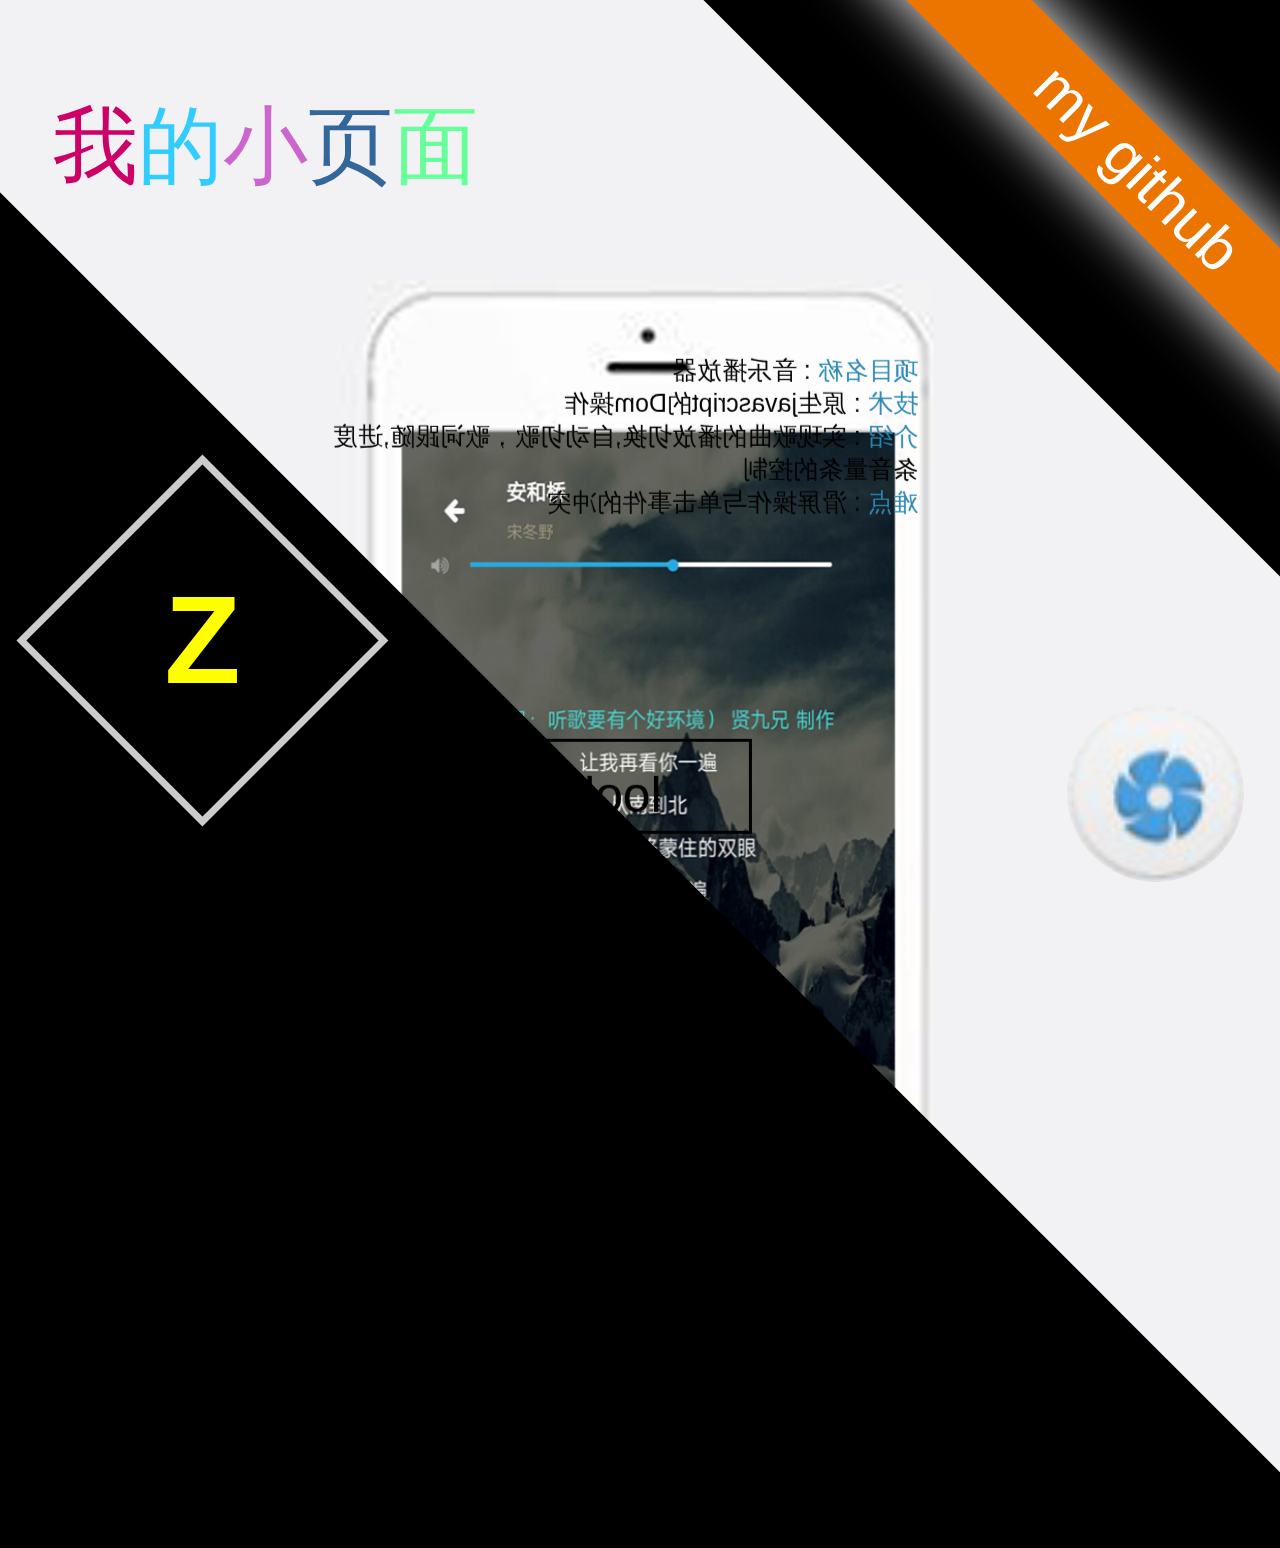
==== index.html @ 69c5c6db "web" ====
﻿<!DOCTYPE html>

<html lang="en" xmlns="http://www.w3.org/1999/xhtml">
<head>
    <meta charset="utf-8" />
    <meta name="viewport" content="width=device-width,user-scalable=no" />
    <link href="css/main.css" rel="stylesheet" />
    <script src="js/m.Tween.js"></script>
     <title></title>
    <script>
        (function () {
            setRem()
            window.addEventListener("orientation" in window ? "deviceorientation" : "resize", setRem);
            function setRem() {
                var html = document.documentElement;
                var htmlW = html.getBoundingClientRect().width;
                html.style.fontSize = htmlW / 12 + 'px';
            }
        })()

        document.addEventListener('touchstart', function (ev) {
            ev.preventDefault();
        })
    </script>
    <script src="js/main.js"></script>
</head>
<body>
     <div class="load">
         <div class="loading">
             <span>正</span>
             <span>在</span>
             <span>加</span>
             <span>载</span>
             <span>.....</span>
         </div>
         <p class="nowNum">0%</p>
     </div>
  
     <div id="box">
         <header>
               <div class="logo">
                   <span>我</span>
                   <span>的</span>
                   <span>小</span>
                   <span>页</span>
                   <span>面</span>
               </div>
               
             <span class="delta"></span>
             <a href="https://github.com/ZTGsuperman" class="github">my github</a>
           
         </header>

          <ul class="list">
             <li>
                  <p><img src="images/music.jpg"/></p>
                  <p>
                      <span class="product">
                          <span><em>项目名称</em> : 音乐播放器</span>
                          <span><em>技术</em> : 原生javascript的Dom操作</span>
                          <span><em>介绍 </em>: 实现歌曲的播放切换,自动切歌，歌词跟随,进度条音量条的控制</span>
                          <span><em>难点 </em>: 滑屏操作与单击事件的冲突</span>
                          <a href="https://ztgsuperman.github.io/mymusic/demo.html" class="link">look</a>
                      </span>
                  </p>
              </li>
              <li>
                  <p><img src="images/news.png" /></p>
                  <p>
                      <span class="product">
                          <span><em>项目名称</em> :网易新闻</span>
                          <span><em>技术</em> : 跨域请求，h5的定位功能</span>
                          <span><em>介绍 </em>:  实现全国天气的查询，定位，删减</span>
                          <span><em>难点 </em>: 滑屏操作与单击事件的冲突</span>
                          <a href="https://ztgsuperman.github.io/news/index.html" class="link">look</a>
                      </span>
                  </p>
              </li>
             <li>
                  <p class="weather">
                      <img src="images/weather1.png" class="img1" />
                      <img src="images/weather2.png" class="img2" />
                  </p>
                  <div class="weather_word">
                      <p>
                          <span><em>项目名称</em> :天气预报</span>
                          <span><em>技术</em> : 跨域请求，h5的定位功能</span>
                          <span><em>介绍 </em>:  实现全国天气的查询，定位，删减</span>
                          <span><em>难点 </em>: 滑屏操作与单击事件的冲突</span>
                          <a href="https://ztgsuperman.github.io/weather/index.html" class="link">look</a>
                      </p>
                  </div>
              </li>
          </ul>

         <footer>
             <div class="bottom">
                 <span class="delta"></span>
                 <span class="myName"><em>Z</em></span>
             </div>
            
                 <div id="menu">
                     <div id="menu_list">
                         <a href="myMessage/index.html"><img src="images/nav/prev.png" alt="" /></a>
                         <a href="more/index.html"><img src="images/nav/open.png" alt="" /></a>
                         <a href="index.html"><img src="images/nav/clos.png" alt="" /></a>
                     </div>
                     <div id="home"></div>
                 </div>
         </footer>
     </div>

</body>
</html>
---- css/main.css ----
* {
  margin: 0;
  padding: 0;
}
input,
textarea {
  margin: 0;
  padding: 0;
  border: none;
  outline: none;
}
textarea {
  resize: none;
  overflow: auto;
}
em {
  font-style: normal;
}
img {
  border: 0;
  margin: 0;
  padding: 0;
}
span {
  margin: 0;
  padding: 0;
}
ul,
ol {
  margin: 0;
  padding: 0;
  list-style: none;
}
h1,
p,
h2,
h4,
h3,
h5,
p,
input,
label {
  margin: 0;
  padding: 0;
  font-weight: normal;
}
a,
input {
  -webkit-tap-highlight-color: rgba(255, 0, 0, 0);
  text-decoration: none;
}
img {
  border: none;
  vertical-align: top;
  margin: 0;
  padding: 0;
}
html {
  height: 100%;
  position: relative;
}
body {
  height: 100%;
  margin: 0;
  position: relative;
  background: #f2f2f4;
  background-size: -cover;
  font-family: Arial, "微软雅黑";
  color: #666;
  -webkit-appearance: none;
  border-radius: 0;
  width: 100%;
}
@-webkit-keyframes load {
  0% {
    -webkit-transform: translateY(0px);
  }
  100% {
    -webkit-transform: translateY(-15px);
  }
}
.load {
  width: 100%;
  height: 100%;
  background: #000;
  position: fixed;
  z-index: 5;
  text-align: center;
  transition: 0.8s;
  -webkit-animation: 0.8s;
}
.loading {
  margin-top: 50%;
  margin-left: 20%;
}
.load .nowNum {
  color: red;
  font-size: 0.66666667rem;
}
.load span {
  float: left;
  font-size: 0.8rem;
  -webkit-animation-play-state: running;
}
.load span:nth-of-type(1) {
  color: #C06;
  -webkit-animation: 0.8s load alternate infinite;
}
.load span:nth-of-type(2) {
  color: #3CF;
  -webkit-animation: 0.8s 0.1s load alternate infinite;
}
.load span:nth-of-type(3) {
  color: #C6C;
  -webkit-animation: 0.8s 0.2s load alternate infinite;
}
.load span:nth-of-type(4) {
  color: #369;
  -webkit-animation: 0.8s 0.3s load alternate infinite;
}
.load span:nth-of-type(5) {
  color: #6F9;
  -webkit-animation: 0.8s 0.4s load alternate infinite;
}
#box {
  width: 100%;
  height: 100%;
  position: relative;
  z-index: 1;
}
#box header {
  width: 100%;
  position: fixed;
  z-index: 2;
  height: 5rem;
}
@-webkit-keyframes move {
  0% {
    -webkit-transform: translateY(0px);
  }
  100% {
    -webkit-transform: translateY(-15px);
  }
}
.logo {
  padding: 0.83333333rem 0 0 0.5rem;
  box-sizing: border-box;
}
.logo span {
  float: left;
  font-size: 0.8rem;
  -webkit-animation-play-state: running;
}
.logo span:nth-of-type(1) {
  color: #C06;
  -webkit-animation: 1s move alternate infinite;
}
.logo span:nth-of-type(2) {
  color: #3CF;
  -webkit-animation: 1s 0.2s move alternate infinite;
}
.logo span:nth-of-type(3) {
  color: #C6C;
  -webkit-animation: 1s 0.4s move alternate infinite;
}
.logo span:nth-of-type(4) {
  color: #369;
  -webkit-animation: 1s 0.6s move alternate infinite;
}
.logo span:nth-of-type(5) {
  color: #6F9;
  -webkit-animation: 1s 0.8s move alternate infinite;
}
#box header .delta {
  width: 0;
  height: 0;
  border: 12rem solid;
  border-color: #000 transparent transparent transparent;
  display: block;
  transform: translateY(-24.4rem) rotateZ(-135deg);
}
#box header .github {
  display: block;
  width: 6.66666667rem;
  height: 0.83333333rem;
  background: #ec7500;
  text-align: center;
  line-height: 0.83333333rem;
  color: #fff;
  font-size: 0.56666667rem;
  box-shadow: 0 0rem 0.5rem 0.08333333rem #c6c6c8;
  transform: rotateZ(45deg);
  position: absolute;
  right: -2rem;
  top: 1.16666667rem;
}
#box .list {
  height: 100%;
  perspective: 1000px;
  position: absolute;
  z-index: 1;
}
#box .list li {
  width: 12rem;
  position: absolute;
  transform-style: preserve-3d;
  transform: rotateY(180deg);
  height: 100%;
}
#box .list li p {
  position: absolute;
  top: 25%;
  width: 7rem;
  text-align: center;
  display: block;
  backface-visibility: hidden;
  transform-style: preserve-3d;
  left: 50%;
  margin-left: -3.5rem;
}
#box .list li p:nth-of-type(2) {
  background: #fff;
  -webkit-transform: rotateY(180deg);
  transform: rotateY(180deg) rotateZ(45deg);
  height: 7rem;
  transform-origin: center center;
}
#box .list li p img {
  width: 7rem;
  height: 12rem;
}
#box .list li p .product {
  transform: rotateZ(-45deg);
  position: absolute;
  width: 100%;
  height: 100%;
  top: 0;
  left: 0rem;
  color: #000;
  text-align: center;
  padding: 0.83333333rem 0 0 1.4rem;
  box-sizing: padding-box;
}
#box .list li p .product span {
  font-size: 0.23333333rem;
  display: block;
  width: 80%;
  text-align: left;
}
#box .list li p .product span em {
  color: #2b89b4;
}
#box .list li p .link {
  position: absolute;
  bottom: 2.5rem;
  font-size: 0.46666667rem;
  display: block;
  width: 2.5rem;
  height: 0.83333333rem;
  text-align: center;
  line-height: 1rem;
  color: #000;
  border: 0.03333333rem solid #000000;
  left: 50%;
  margin-left: -1.25rem;
  margin-top: 0.66666667rem;
}
#box .list li .weather {
  height: 12rem;
  perspective: 1000px;
  backface-visibility: hidden;
  transition: 1s;
}
#box .list li .weather img {
  position: absolute;
  width: 5rem;
  top: 0;
  left: 0;
  height: auto;
}
#box .list li .weather .img1 {
  transform: rotateY(8deg) rotateX(30deg) rotateZ(-40deg) translateX(2.5rem);
}
#box .list li .weather .img2 {
  transform: rotateY(8deg) rotateX(32deg) rotateZ(-40deg) translateX(-2.83333333rem) translateZ(0.16666667rem) translateY(2.5rem);
  width: 3.6rem;
  height: 6rem;
  box-shadow: -3rem 2rem 2.3rem -1rem #3d3c3c;
}
#box .list .weather_word {
  width: 6.66666667rem;
  height: 6.66666667rem;
  transform: rotateZ(45deg) translateZ(100px) scale(0);
  margin: 6rem auto 0;
  background: #fff;
  position: relative;
  transition: 1s;
}
#box .list .weather_word p {
  width: 100%;
  height: 100%;
  transform: rotateZ(-45deg);
  position: absolute;
  top: 0.8rem;
  left: 5rem;
}
#box .list .weather_word span {
  color: #000;
  font-size: 0.33333333rem;
  display: block;
  text-align: left;
}
#box .list .weather_word span em {
  color: #2b89b4;
}
footer {
  position: fixed;
  width: 100%;
  bottom: 0;
  height: 5rem;
  z-index: 2;
}
footer .myself {
  color: #000;
  font-size: 0.16666667rem;
  line-height: 2.66666667rem;
  text-indent: 0.66666667rem;
}
#menu {
  width: 1.66666667rem;
  height: 1.66666667rem;
  position: absolute;
  right: 0.33333333rem;
  bottom: 0.16666667rem;
}
#menu_list {
  height: 1rem;
  width: 1rem;
  position: absolute;
  margin: 0.16666667rem;
  border-radius: 0.5rem;
}
#menu_list a {
  position: absolute;
  left: 0;
  top: 0;
}
#menu_list a img {
  height: 1rem;
  width: 1rem;
  border-radius: 0.5rem;
}
#home {
  width: 1.66666667rem;
  height: 1.66666667rem;
  background: url(../images/nav/home.png) no-repeat;
  border-radius: 0.83333333rem;
  position: absolute;
  left: 0;
  top: 0;
  transition: 1s;
  background-size: cover;
}
footer .delta {
  width: 0;
  height: 0;
  border: 12rem solid;
  border-color: transparent transparent #000 transparent;
  display: block;
  transform: translateY(2rem) translateX(-13.33333333rem) rotateZ(-135deg);
}
footer .bottom {
  position: relative;
}
footer .myName {
  width: 2.33333333rem;
  height: 2.33333333rem;
  border: #cccccc solid 0.06666667rem;
  transform: rotate(45deg);
  display: block;
  text-align: center;
  line-height: 2.33333333rem;
  position: absolute;
  top: 1.33333333rem;
  left: 0.66666667rem;
}
footer .myName em {
  transform: rotate(-45deg);
  display: block;
  color: yellow;
  font-size: 1.16666667rem;
  font-weight: bold;
}
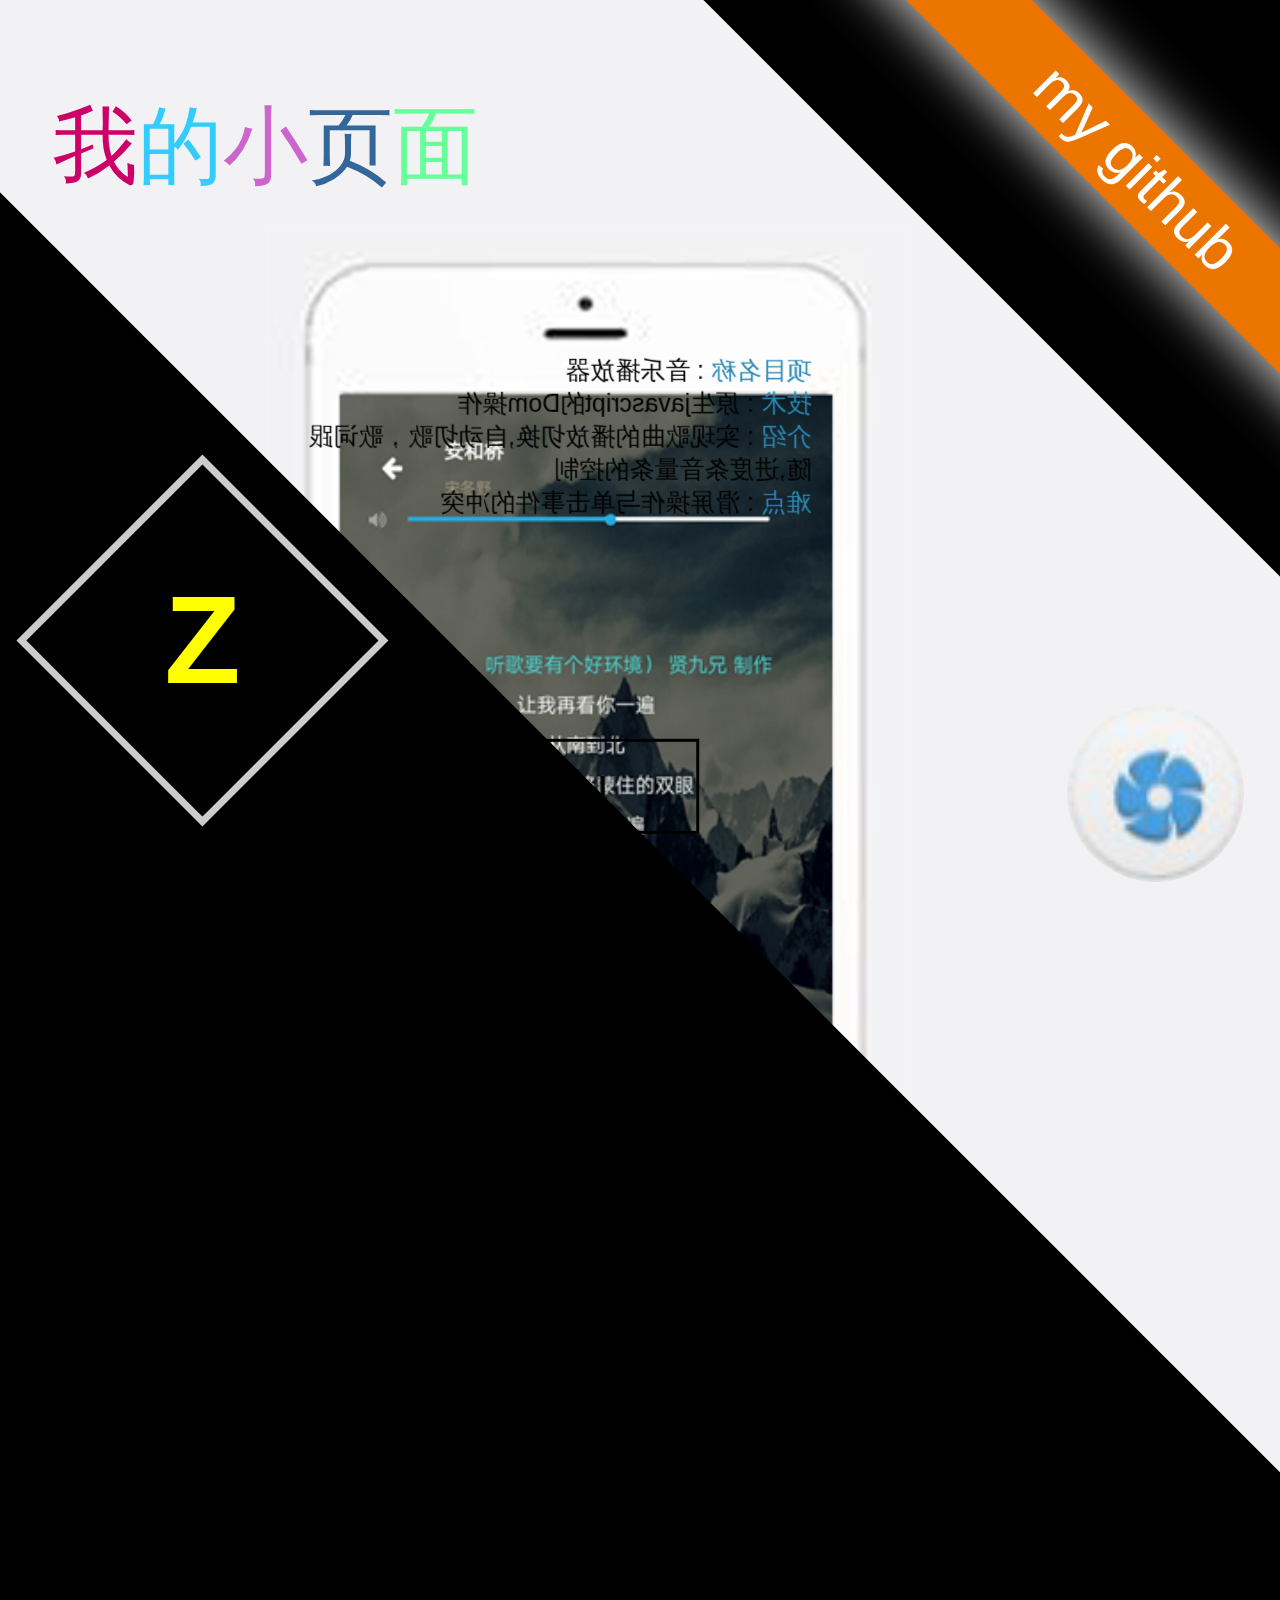
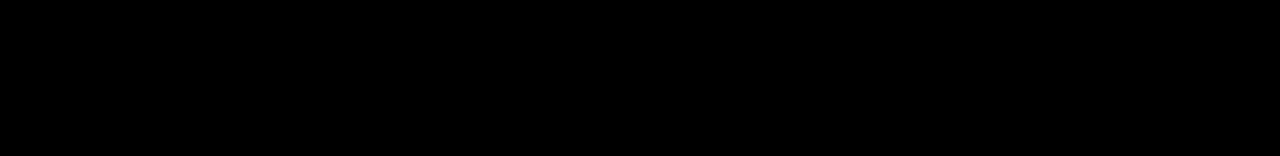
==== commit bb043f45: "web" ====
--- a/index.html
+++ b/index.html
@@ -53,7 +53,7 @@
 
           <ul class="list">
              <li>
-                  <p><img src="images/music.jpg"/></p>
+                  <p><img src="images/music.png"/></p>
                   <p>
                       <span class="product">
                           <span><em>项目名称</em> : 音乐播放器</span>
--- a/css/main.css
+++ b/css/main.css
@@ -73,10 +73,10 @@
 }
 @-webkit-keyframes load {
   0% {
-    -webkit-transform: translateY(0px);
+    -webkit-transform: translateY(0px) translateZ(0.1px);
   }
   100% {
-    -webkit-transform: translateY(-15px);
+    -webkit-transform: translateY(-15px) translateZ(0.1px);
   }
 }
 .load {
@@ -206,17 +206,21 @@
   transform-style: preserve-3d;
   transform: rotateY(180deg);
   height: 100%;
+  backface-visibility: hidden;
+  -webkit-backface-visibility: hidden;
 }
 #box .list li p {
   position: absolute;
   top: 25%;
-  width: 7rem;
-  text-align: center;
-  display: block;
-  backface-visibility: hidden;
+  width: 6rem;
+  height: 10.66666667rem;
+  text-align: center;
+  display: block;
   transform-style: preserve-3d;
   left: 50%;
   margin-left: -3.5rem;
+  backface-visibility: hidden;
+  -webkit-backface-visibility: hidden;
 }
 #box .list li p:nth-of-type(2) {
   background: #fff;
@@ -226,8 +230,8 @@
   transform-origin: center center;
 }
 #box .list li p img {
-  width: 7rem;
-  height: 12rem;
+  width: 6rem;
+  height: 10.66666667rem;
 }
 #box .list li p .product {
   transform: rotateZ(-45deg);
@@ -266,7 +270,6 @@
   margin-top: 0.66666667rem;
 }
 #box .list li .weather {
-  height: 12rem;
   perspective: 1000px;
   backface-visibility: hidden;
   transition: 1s;
@@ -282,9 +285,9 @@
   transform: rotateY(8deg) rotateX(30deg) rotateZ(-40deg) translateX(2.5rem);
 }
 #box .list li .weather .img2 {
-  transform: rotateY(8deg) rotateX(32deg) rotateZ(-40deg) translateX(-2.83333333rem) translateZ(0.16666667rem) translateY(2.5rem);
-  width: 3.6rem;
-  height: 6rem;
+  transform: rotateY(8deg) rotateX(32deg) rotateZ(-40deg) translateX(-3.16666667rem) translateZ(0.16666667rem) translateY(2.5rem);
+  width: 4.16666667rem;
+  height: 7rem;
   box-shadow: -3rem 2rem 2.3rem -1rem #3d3c3c;
 }
 #box .list .weather_word {
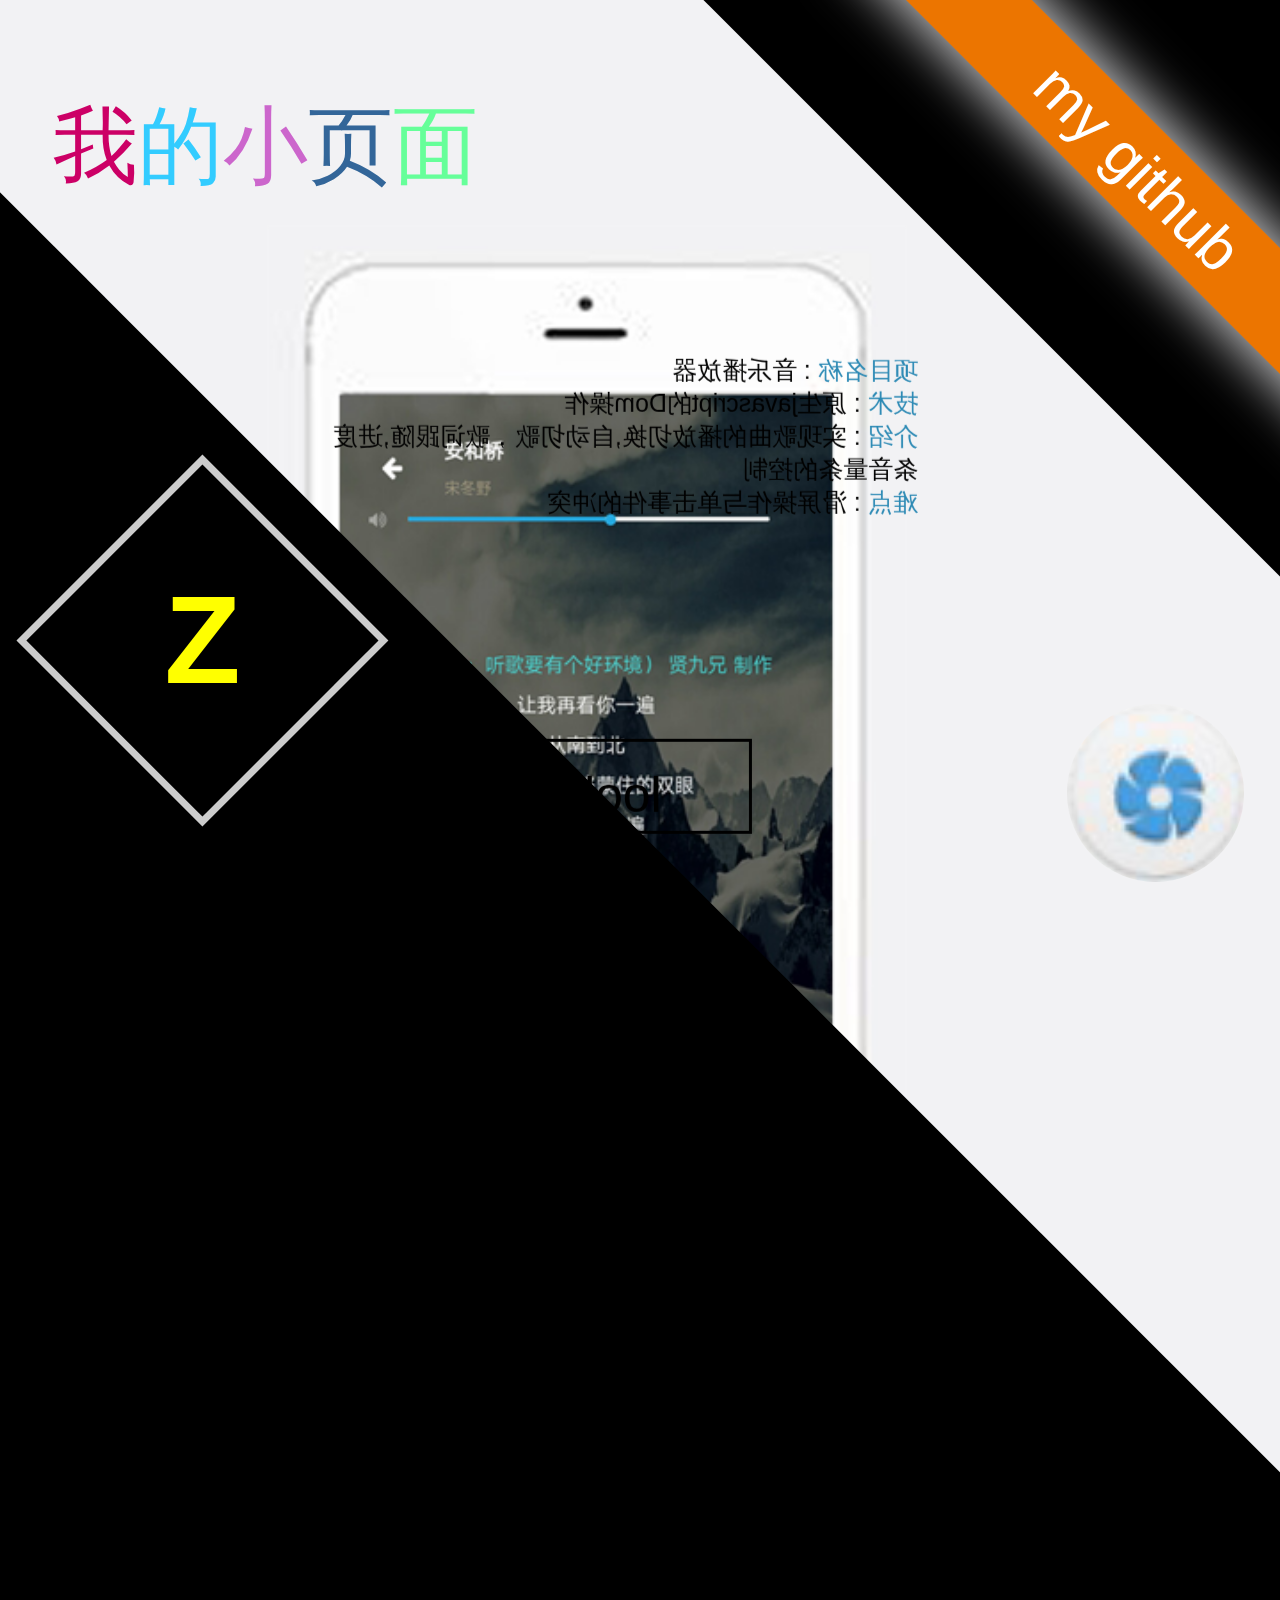
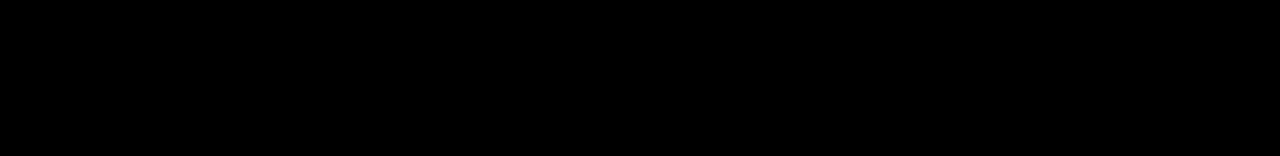
==== commit ef999a5f: "web" ====
--- a/index.html
+++ b/index.html
@@ -71,7 +71,7 @@
                           <span><em>项目名称</em> :网易新闻</span>
                           <span><em>技术</em> : 跨域请求，h5的定位功能</span>
                           <span><em>介绍 </em>:  实现全国天气的查询，定位，删减</span>
-                          <span><em>难点 </em>: 滑屏操作与单击事件的冲突</span>
+                          <span><em>难点 </em>: 解决上拉或下滑加载的连续触发</span>
                           <a href="https://ztgsuperman.github.io/news/index.html" class="link">look</a>
                       </span>
                   </p>
@@ -86,7 +86,7 @@
                           <span><em>项目名称</em> :天气预报</span>
                           <span><em>技术</em> : 跨域请求，h5的定位功能</span>
                           <span><em>介绍 </em>:  实现全国天气的查询，定位，删减</span>
-                          <span><em>难点 </em>: 滑屏操作与单击事件的冲突</span>
+                          <span><em>难点 </em>: 对定位的获取与删减列表</span>
                           <a href="https://ztgsuperman.github.io/weather/index.html" class="link">look</a>
                       </p>
                   </div>
--- a/css/main.css
+++ b/css/main.css
@@ -206,8 +206,7 @@
   transform-style: preserve-3d;
   transform: rotateY(180deg);
   height: 100%;
-  backface-visibility: hidden;
-  -webkit-backface-visibility: hidden;
+  /*backface-visibility:hidden; -webkit-backface-visibility: hidden;*/
 }
 #box .list li p {
   position: absolute;
@@ -227,6 +226,7 @@
   -webkit-transform: rotateY(180deg);
   transform: rotateY(180deg) rotateZ(45deg);
   height: 7rem;
+  width: 7rem;
   transform-origin: center center;
 }
 #box .list li p img {
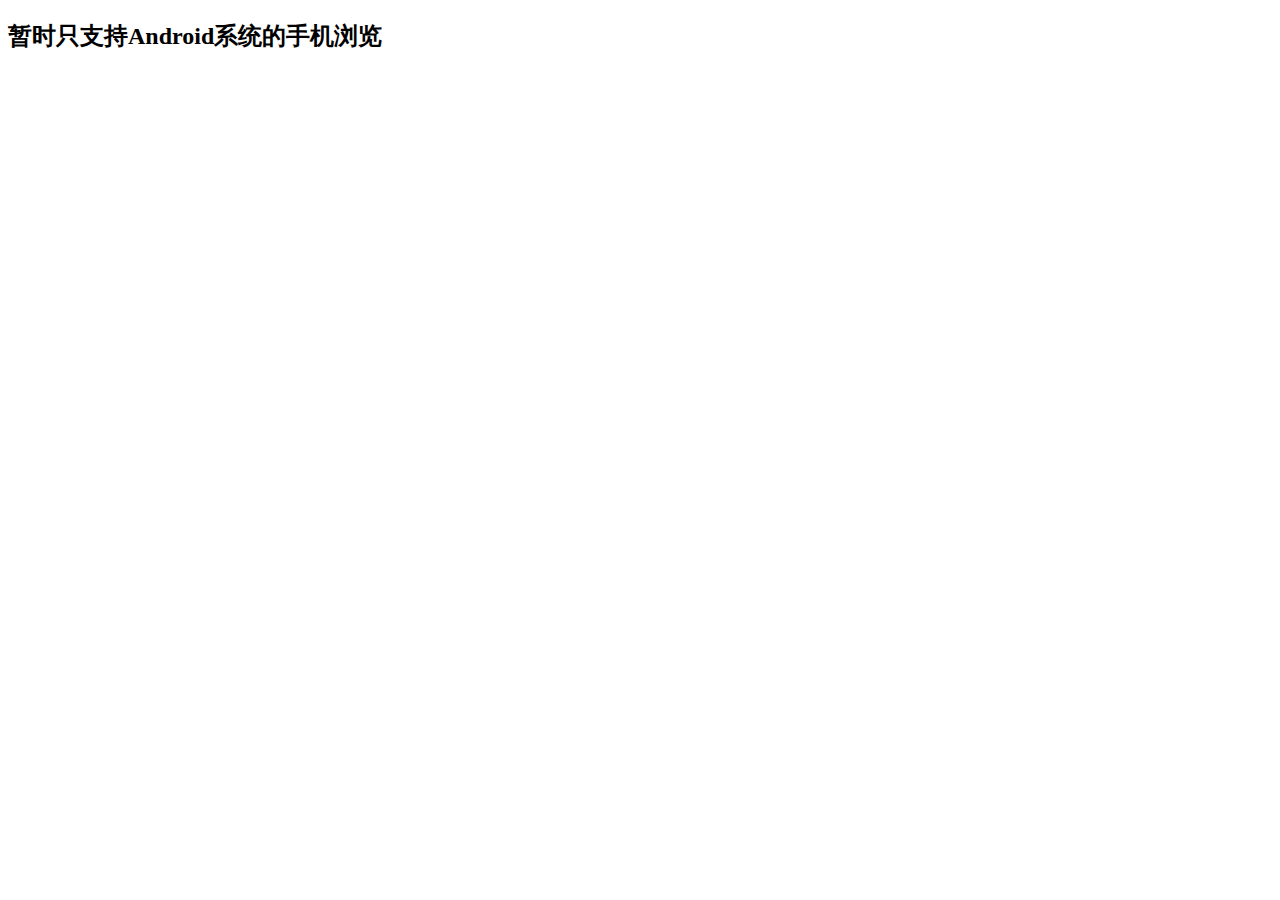
==== commit 59c929fd: "isAd" ====
--- a/index.html
+++ b/index.html
@@ -21,6 +21,12 @@
         document.addEventListener('touchstart', function (ev) {
             ev.preventDefault();
         })
+
+        var u = navigator.userAgent
+        var isAn= u.indexOf("Android") > -1 || u.indexOf("Adr") > -1;
+        if (!isAn) {
+              window.location.href='wrong.html'
+        }
     </script>
     <script src="js/main.js"></script>
 </head>
@@ -86,7 +92,7 @@
                           <span><em>项目名称</em> :天气预报</span>
                           <span><em>技术</em> : 跨域请求，h5的定位功能</span>
                           <span><em>介绍 </em>:  实现全国天气的查询，定位，删减</span>
-                          <span><em>难点 </em>: 对定位的获取与删减列表</span>
+                          <span><em>难点 </em>: 对定位的获取与删减列表(手机请打开GPS)</span>
                           <a href="https://ztgsuperman.github.io/weather/index.html" class="link">look</a>
                       </p>
                   </div>
